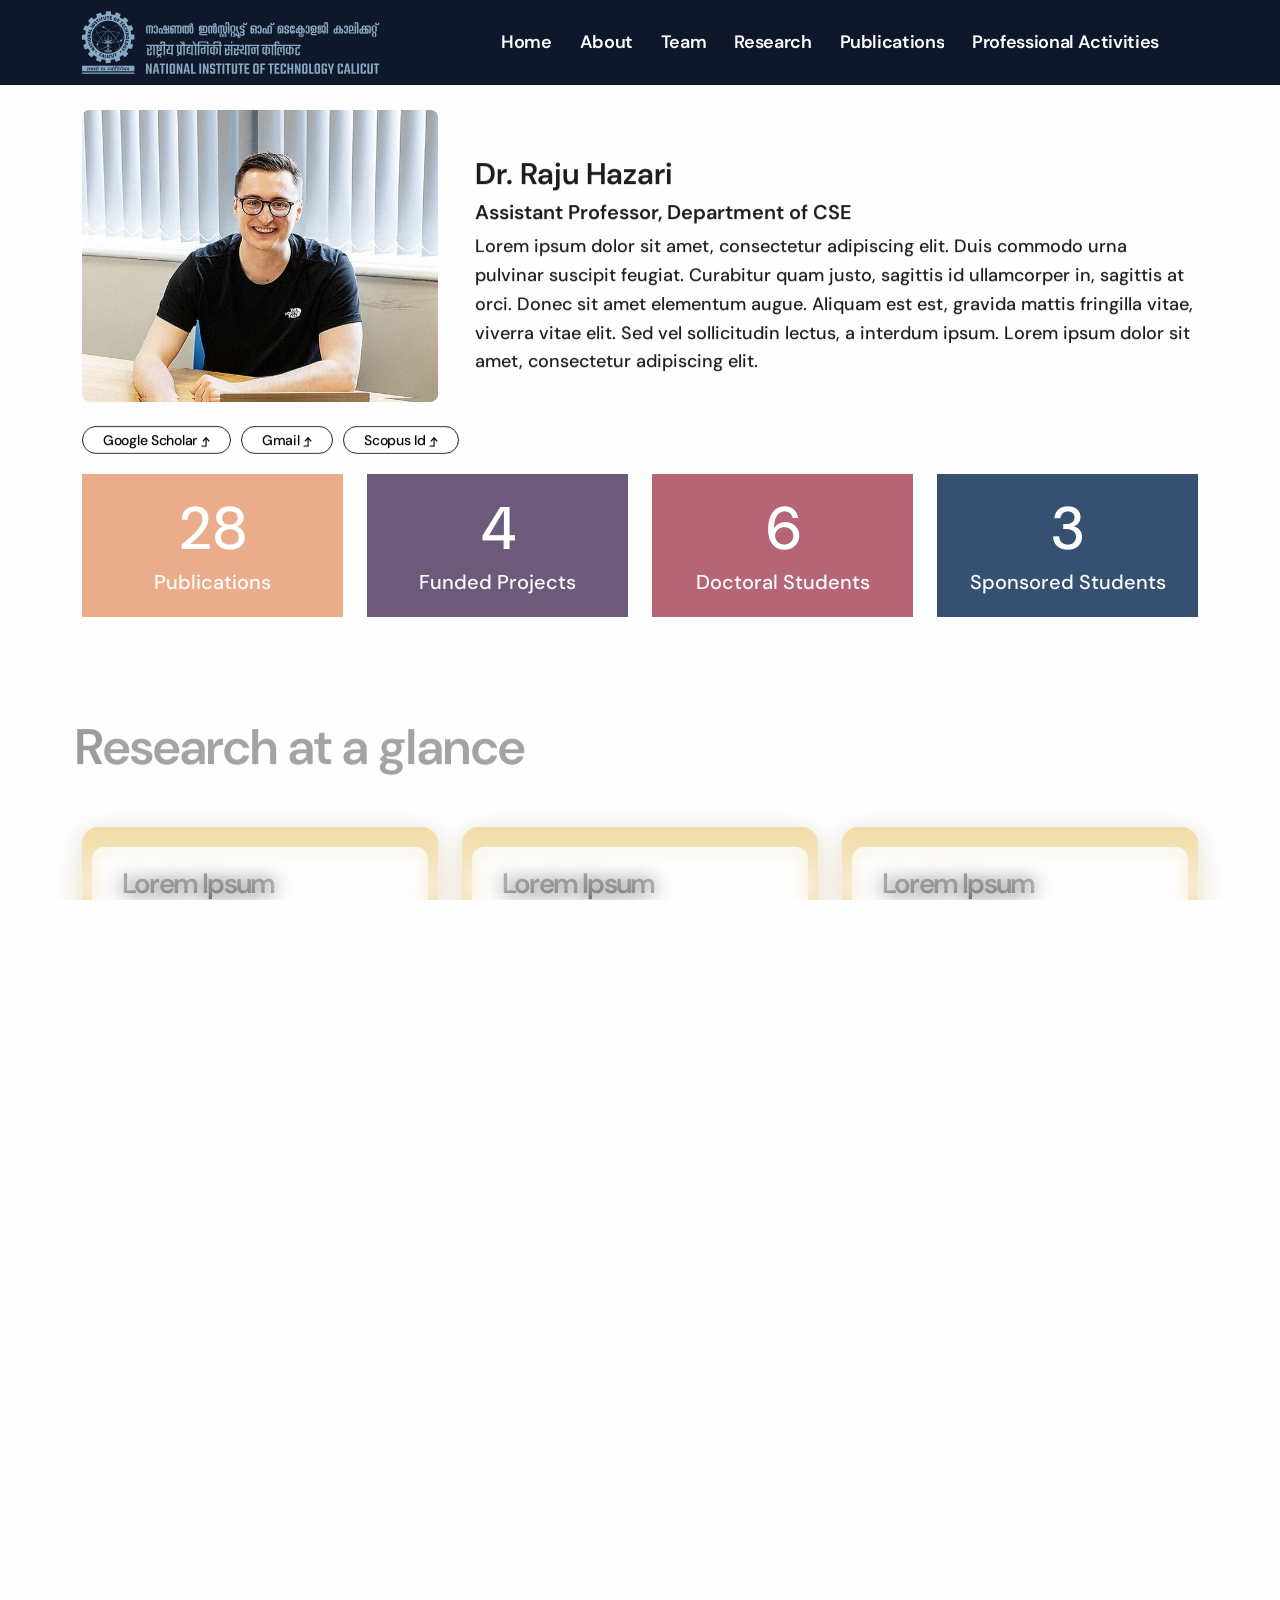
==== index.html @ 47cc39fa "add files via upload" ====
<!doctype html>
<html lang="en" data-bs-theme="light">

<head>
    <meta charset="UTF-8">
    <meta name="viewport" content="width=device-width, initial-scale=1.0">
    <meta http-equiv="x-ua-compatible" content="ie=edge">
    <meta name="description" content="Dr. Raju Hazari,Assistant Professor, Department of CSE">
        <title>Dr Raju Hazari-NITC</title>
    <!-- Favicon icon-->
    <link rel="shortcut icon" type="image/x-icon" href="img/favicon.png">

    <!-- Libs CSS -->
    <link rel="stylesheet" href="assets/css/vendors/carouselTicker.css">
    <link rel="stylesheet" href="assets/css/vendors/bootstrap.min.css">
    <link rel="stylesheet" href="assets/css/vendors/swiper-bundle.min.css">
    <link rel="stylesheet" href="assets/css/vendors/nice-select.css">
    <link rel="stylesheet" href="assets/css/vendors/font-awesome-pro.css">
    <link rel="stylesheet" href="assets/css/vendors/magnific-popup.css">
    <link rel="stylesheet" href="assets/css/vendors/odometer.css">
    <link rel="stylesheet" href="assets/css/vendors/spacing.css">

    <!-- Main CSS -->
    <link rel="stylesheet" href="assets/css/main.css">
</head>

<body class="">
    
    <header>

        <!-- header 2 area start -->
        <div class="at-header-area at-header-spacing header-transparent">
            <div class="container">
                <div class="row align-items-center">
                    <div class="col-xl-4 col-6">
                        <div class="at-header-logo">
                            <a href="index.html">
                                <img class="headimg" src="img/logo-white-01.svg" alt="NITC">
                                
                            </a>
                        </div>
                    </div>
                    <div class="col-xl-8 mx-auto d-none d-xl-flex justify-content-center">
                        <div class="at-main-menu d-inline-flex justify-content-center">
                            <nav class="at-mobile-menu-active">
                                <ul>
                                     <li>
                                        <a href="#">Home</a>
                                    
                                    </li>
                                    <li>
                                        <a href="about.html">About</a>
                                    
                                    </li>
                                     <li>
                                        <a href="#">Team</a>
                                        
                                    </li>
                                    <li>
                                        <a href="#">Research</a>
                                        
                                    </li>
                                     <li>
                                        <a href="#">Publications</a>
                                
                                    </li>
                                    
                                     <li>
                                        <a href="#">Professional Activities</a>
                                        
                                    </li>
                                    
                                </ul>
                            </nav>
                        </div>
                    </div>

                </div>
            </div>
        </div>
        <!-- header area end -->

        <!-- sticky-menu-area -->
        <button id="header-sticky" class="hamburger-open-btn hamburger-sticky-menu">
            <span>MENU</span>
            <span class="icon">

                <svg xmlns="http://www.w3.org/2000/svg" width="24" height="24" viewBox="0 0 24 24" fill="none">
                    <path d="M4 5C4 4.73478 4.10536 4.48043 4.29289 4.29289C4.48043 4.10536 4.73478 4 5 4H9C9.26522 4 9.51957 4.10536 9.70711 4.29289C9.89464 4.48043 10 4.73478 10 5V9C10 9.26522 9.89464 9.51957 9.70711 9.70711C9.51957 9.89464 9.26522 10 9 10H5C4.73478 10 4.48043 9.89464 4.29289 9.70711C4.10536 9.51957 4 9.26522 4 9V5ZM14 5C14 4.73478 14.1054 4.48043 14.2929 4.29289C14.4804 4.10536 14.7348 4 15 4H19C19.2652 4 19.5196 4.10536 19.7071 4.29289C19.8946 4.48043 20 4.73478 20 5V9C20 9.26522 19.8946 9.51957 19.7071 9.70711C19.5196 9.89464 19.2652 10 19 10H15C14.7348 10 14.4804 9.89464 14.2929 9.70711C14.1054 9.51957 14 9.26522 14 9V5ZM4 15C4 14.7348 4.10536 14.4804 4.29289 14.2929C4.48043 14.1054 4.73478 14 5 14H9C9.26522 14 9.51957 14.1054 9.70711 14.2929C9.89464 14.4804 10 14.7348 10 15V19C10 19.2652 9.89464 19.5196 9.70711 19.7071C9.51957 19.8946 9.26522 20 9 20H5C4.73478 20 4.48043 19.8946 4.29289 19.7071C4.10536 19.5196 4 19.2652 4 19V15ZM14 15C14 14.7348 14.1054 14.4804 14.2929 14.2929C14.4804 14.1054 14.7348 14 15 14H19C19.2652 14 19.5196 14.1054 19.7071 14.2929C19.8946 14.4804 20 14.7348 20 15V19C20 19.2652 19.8946 19.5196 19.7071 19.7071C19.5196 19.8946 19.2652 20 19 20H15C14.7348 20 14.4804 19.8946 14.2929 19.7071C14.1054 19.5196 14 19.2652 14 19V15Z" stroke="currentColor" stroke-width="2" stroke-linecap="round" stroke-linejoin="round" />
                </svg>
            </span>
        </button>
        <!-- sticky-menu-end -->

    </header>
    <!-- at-offcanvus-area-start -->

  
    <!-- offcanvas 2 start -->
    <div class="at-offcanvas-2-area">
        <div class="offcanvas-bg"></div>
        <div class="at-offcanvas-2-wrapper offcanvas-menu">
            <div class="at-offcanvas-2-left">
                <div class="at-header-logo d-flex justify-content-between align-items-center mb-50">
                    <a href="index.html">
                        <img class="dark-mode-invert" data-width="30" src="img/nitc_logo.svg" alt="Orisa">
                        
                    </a>
                    <span class="hamburger-close-btn">
                        <svg width="37" height="38" viewBox="0 0 37 38" fill="none" xmlns="http://www.w3.org/2000/svg">
                            <path d="M9.19141 9.80762L27.5762 28.1924" stroke="currentColor" stroke-width="1.5" stroke-linecap="round" stroke-linejoin="round" />
                            <path d="M9.19141 28.1924L27.5762 9.80761" stroke="currentColor" stroke-width="1.5" stroke-linecap="round" stroke-linejoin="round" />
                        </svg>
                    </span>
                </div>
                <div class="at-offcanvas-menu counter-row">
                    <nav></nav>
                </div>



                <!--<div class="at-offcanvas-social">
                    <ul class="at-offcanvas-social__grid">
                        <li>
                            <a href="#" class="at-offcanvas-social__link" aria-label="Twitter">
                                <svg xmlns="http://www.w3.org/2000/svg" width="18" height="18" viewBox="0 0 16 15" fill="none" aria-hidden="true">
                                    <path fill-rule="evenodd" clip-rule="evenodd" d="M0 0H5.25L8.98421 5.21053L13.5 0H15.5L9.8895 6.47368L16 15H10.75L7.01579 9.7895L2.5 15H0.5L6.11053 8.52632L0 0ZM11.5204 13.5L2.92043 1.5H4.47957L13.0796 13.5H11.5204Z" fill="currentColor" />
                                </svg>
                                <span>Twitter</span>
                            </a>
                        </li>
                        <li>
                            <a href="#" class="at-offcanvas-social__link" aria-label="Facebook">
                                <svg xmlns="http://www.w3.org/2000/svg" width="18" height="18" viewBox="0 0 18 18" fill="none" aria-hidden="true">
                                    <path d="M12.4024 18V11.0344H14.7347L15.0838 8.3265H12.4024V6.59765C12.4024 5.81364 12.62 5.27934 13.7443 5.27934L15.1783 5.27867V2.85676C14.9302 2.82382 14.0791 2.75006 13.0888 2.75006C11.0213 2.75006 9.606 4.01198 9.606 6.32952V8.3265H7.2677V11.0344H9.606V18H1C0.44772 18 0 17.5523 0 17V1C0 0.44772 0.44772 0 1 0H17C17.5523 0 18 0.44772 18 1V17C18 17.5523 17.5523 18 17 18H12.4024Z" fill="currentColor" />
                                </svg>
                                <span>Facebook</span>
                            </a>
                        </li>
                        <li>
                            <a href="#" class="at-offcanvas-social__link" aria-label="LinkedIn">
                                <svg xmlns="http://www.w3.org/2000/svg" width="18" height="18" viewBox="0 0 18 18" fill="none" aria-hidden="true">
                                    <path d="M15.3352 15.339H12.6697V11.1622C12.6697 10.1662 12.6495 8.8845 11.2807 8.8845C9.89102 8.8845 9.67872 9.9683 9.67872 11.0887V15.339H7.01322V6.75H9.57372V7.9207H9.60822C9.96602 7.2457 10.836 6.53325 12.1357 6.53325C14.8365 6.53325 15.336 8.3108 15.336 10.6245L15.3352 15.339ZM4.00275 5.57475C3.14475 5.57475 2.4555 4.88025 2.4555 4.026C2.4555 3.1725 3.1455 2.47875 4.00275 2.47875C4.85775 2.47875 5.55075 3.1725 5.55075 4.026C5.55075 4.88025 4.857 5.57475 4.00275 5.57475ZM5.33925 15.339H2.66625V6.75H5.33925V15.339ZM16.6687 0H1.32825C0.594 0 0 0.5805 0 1.29675V16.7033C0 17.4202 0.594 18 1.32825 18H16.6665C17.4 18 18 17.4202 18 16.7033V1.29675C18 0.5805 17.4 0 16.6665 0H16.6687Z" fill="currentColor" />
                                </svg>
                                <span>Linkedin</span>
                            </a>
                        </li>
                        <li>
                            <a href="#" class="at-offcanvas-social__link" aria-label="Instagram">
                                <svg xmlns="http://www.w3.org/2000/svg" width="18" height="18" viewBox="0 0 18 18" fill="none" aria-hidden="true">
                                    <path d="M9.92475 0C10.9376 0.00167406 11.4509 0.00703828 11.8945 0.0202418L12.0692 0.025948C12.2709 0.0331213 12.47 0.0421215 12.7101 0.0533719C13.6678 0.0976265 14.3211 0.249129 14.8949 0.471887C15.4881 0.700648 15.9892 1.00966 16.4894 1.50993C16.9889 2.0102 17.298 2.51271 17.5275 3.10448C17.7494 3.67751 17.901 4.33153 17.946 5.28931C17.9567 5.52933 17.9653 5.72841 17.9725 5.93024L17.9781 6.10492C17.9913 6.5484 17.9973 7.06177 17.9992 8.07471L17.9999 8.74577C18 8.82777 18 8.91237 18 8.99967L17.9999 9.25357L17.9994 9.92472C17.9977 10.9376 17.9923 11.451 17.9791 11.8944L17.9734 12.0691C17.9662 12.271 17.9572 12.4701 17.946 12.7101C17.9017 13.6679 17.7494 14.3211 17.5275 14.8949C17.2987 15.4882 16.9889 15.9892 16.4894 16.4895C15.9892 16.989 15.4859 17.298 14.8949 17.5275C14.3211 17.7495 13.6678 17.901 12.7101 17.946C12.47 17.9567 12.2709 17.9654 12.0692 17.9725L11.8945 17.9781C11.4509 17.9914 10.9376 17.9973 9.92475 17.9993L9.25359 18C9.1716 18 9.087 18 8.99969 18H8.7458L8.07464 17.9994C7.06175 17.9977 6.54839 17.9924 6.1049 17.9791L5.93022 17.9734C5.72839 17.9662 5.5293 17.9572 5.2893 17.946C4.33151 17.9018 3.67899 17.7495 3.10448 17.5275C2.51195 17.2988 2.01018 16.989 1.50992 16.4895C1.00965 15.9892 0.701394 15.4859 0.471886 14.8949C0.249129 14.3211 0.0983735 13.6679 0.053372 12.7101C0.0426796 12.4701 0.0339582 12.271 0.026893 12.0691L0.0212318 11.8944C0.00806435 11.451 0.00206123 10.9376 0.000117163 9.92472L0 8.07471C0.00167406 7.06177 0.00702925 6.5484 0.0202327 6.10492L0.0259479 5.93024C0.0331212 5.72841 0.0421216 5.52933 0.053372 5.28931C0.0976175 4.33078 0.249129 3.67825 0.471886 3.10448C0.700638 2.51196 1.00965 2.0102 1.50992 1.50993C2.01018 1.00966 2.51271 0.701396 3.10448 0.471887C3.67825 0.249129 4.33077 0.0983735 5.2893 0.0533719C5.5293 0.0426885 5.72839 0.0339673 5.93022 0.026902L6.1049 0.0212407C6.54839 0.00806417 7.06175 0.00206102 8.07464 0.000116949L9.92475 0ZM8.99969 4.49953C6.51298 4.49953 4.49952 6.51518 4.49952 8.99967C4.49952 11.4864 6.51517 13.4998 8.99969 13.4998C11.4864 13.4998 13.4998 11.4842 13.4998 8.99967C13.4998 6.513 11.4841 4.49953 8.99969 4.49953ZM8.99969 6.2996C10.491 6.2996 11.6998 7.50805 11.6998 8.99967C11.6998 10.4909 10.4913 11.6998 8.99969 11.6998C7.50843 11.6998 6.29958 10.4914 6.29958 8.99967C6.29958 7.50841 7.50798 6.2996 8.99969 6.2996ZM13.7249 3.14949C13.1045 3.14949 12.5998 3.65342 12.5998 4.27376C12.5998 4.89411 13.1037 5.39882 13.7249 5.39882C14.3452 5.39882 14.8499 4.89489 14.8499 4.27376C14.8499 3.65342 14.3443 3.14871 13.7249 3.14949Z" fill="currentColor" />
                                </svg>
                                <span>Instagram</span>
                            </a>
                        </li>
                        <li>
                            <a href="#" class="at-offcanvas-social__link" aria-label="Youtube">
                                <svg xmlns="http://www.w3.org/2000/svg" width="18" height="13" viewBox="0 0 18 13" fill="none" aria-hidden="true">
                                    <path fill-rule="evenodd" clip-rule="evenodd" d="M16.0322 0.388283C16.8071 0.602295 17.4162 1.23059 17.6237 2.03009C17.9985 3.47775 18 6.49997 18 6.49997C18 6.49997 18 9.52214 17.6237 10.9698C17.4162 11.7694 16.8071 12.3977 16.0322 12.6116C14.6291 13 8.99997 13 8.99997 13C8.99997 13 3.37092 13 1.96772 12.6116C1.1928 12.3977 0.583804 11.7694 0.376354 10.9698C-3.83173e-08 9.52214 0 6.49997 0 6.49997C0 6.49997 -3.83173e-08 3.47775 0.376354 2.03009C0.583804 1.23059 1.1928 0.602295 1.96772 0.388283C3.37092 1.18595e-07 8.99997 0 8.99997 0C8.99997 0 14.6291 1.18595e-07 16.0322 0.388283ZM11.8751 6.50027L7.19879 9.2855V3.71499L11.8751 6.50027Z" fill="currentColor" />
                                </svg>
                                <span>Youtube</span>
                            </a>
                        </li>
                    </ul>
                </div>-->

                <span class="hamburger-close-btn hamburger-mobile-close-btn d-md-none">CLOSE</span>
            </div>
        </div>
    </div>
    <!-- offcanvas 2 end -->
    <div class="px-blur-bottom"></div>
    <!-- Begin magic cursor -->
    <div id="magic-cursor" class="cursor-black-bg">
        <div id="ball"></div>
    </div>
    <!-- End magic cursor -->
    <div id="smooth-wrapper">
        <div id="smooth-content" class="z-index-3">


<!--Main Start-->

            <main class="bg-neutral-0">
                <!-- prettier-ignore -->
                <!--Home 2 Section 1-->
                <div class="sec-1-home-2 pt-80 container-2200">
                    <div class="overflow-hidden p-relative pt-30 mx-lg-3 mx-2">
                       <div class="container p-relative z-1">
                            <div class="row g-4 align-items-end">
                                <div class="col-md-4">
                                    <div class="ripple-image ripples rounded-3 overflow-hidden">
                                        <img class="img-cover pic" src="img/Rory.jpg" alt="orisa">
                                    </div>
                                </div>
                               <div class="col-md-8">
                                    <div class="alt-hero-service at-hero-service mt-40">
                                        <ul>
                                            
                                            <li>
                                                <h4>Dr. Raju Hazari</h4>
                                            </li><li>
                                                <h6>Assistant Professor, Department of CSE</h6>
                                            </li><li>
                                                <span class="fz-font-md fw-500 common-black">
                                                  Lorem ipsum dolor sit amet, consectetur adipiscing elit. 
                                                  Duis commodo urna pulvinar suscipit feugiat. Curabitur quam justo, sagittis id ullamcorper in, sagittis at orci. 
                                                  Donec sit amet elementum augue. Aliquam est est, gravida mattis fringilla vitae, viverra vitae elit. 
                                                  Sed vel sollicitudin lectus, a interdum ipsum. Lorem ipsum dolor sit amet, consectetur adipiscing elit.  
                                                </span>
                                            </li>
                                        </ul>
                                    </div>
                                </div>
                                <div class="col-xxl-7 col-12 offset-xxl-1">
                                   
                                    <div class="d-flex flex-wrap align-items-center justify-content-between gap-2">
                                        <div class="at-hero-social style-2">
                                            <a href="#">
                                                Google Scholar
                                                <svg xmlns="http://www.w3.org/2000/svg" width="9" height="10" viewBox="0 0 9 10" fill="none">
                                                    <path d="M5.62494 9.99994L0.562517 10L0.5625 8.75003L4.49994 8.74996L4.5 2.39273L2.27828 4.86124L1.48278 3.97739L5.0625 0L8.64225 3.97739L7.84676 4.86124L5.625 2.3927L5.62494 9.99994Z" fill="currentColor"></path>
                                                </svg>
                                            </a>
                                            <a href="#">
                                                Gmail
                                                <svg xmlns="http://www.w3.org/2000/svg" width="9" height="10" viewBox="0 0 9 10" fill="none">
                                                    <path d="M5.62494 9.99994L0.562517 10L0.5625 8.75003L4.49994 8.74996L4.5 2.39273L2.27828 4.86124L1.48278 3.97739L5.0625 0L8.64225 3.97739L7.84676 4.86124L5.625 2.3927L5.62494 9.99994Z" fill="currentColor"></path>
                                                </svg>
                                            </a>
                                            <a href="#">
                                                Scopus Id
                                                <svg xmlns="http://www.w3.org/2000/svg" width="9" height="10" viewBox="0 0 9 10" fill="none">
                                                    <path d="M5.62494 9.99994L0.562517 10L0.5625 8.75003L4.49994 8.74996L4.5 2.39273L2.27828 4.86124L1.48278 3.97739L5.0625 0L8.64225 3.97739L7.84676 4.86124L5.625 2.3927L5.62494 9.99994Z" fill="currentColor"></path>
                                                </svg>
                                            </a>
                                            
                                        </div>
                                       
                                    </div>
                                </div>
                             
                            </div>
                        </div>
                    </div>
                </div>
               


                 <!--Home 2 Section 9-->
                <div class="home-2-section-9 at-item-anime-area">
                    <div class="container pt-20 pb-40">
                        <div class="row justify-content-center">
                            <div class="col-md-3 text-center">
                                 <div class="bg1">
                                <h2 class="h1 fz-ds-1 fw-500 mb-0 text-nowrap"><span class="odometer" data-count="28"></span></h2>
                                <h3 class="h6 fw-500 text-white">Publications</h3>
                                </div>
                            </div>
                            <div class="col-md-3 text-center">
                                 <div class="bg2">
                                <h2 class="h1 fz-ds-1 fw-500 mb-0 text-nowrap"><span class="odometer" data-count="4"></span></h2>
                                <h3 class="h6 fw-500 text-white">Funded Projects</h3>
                                </div>
                            </div>
                           <div class="col-md-3 text-center">
                            <div class="bg3">
                                <h2 class="h1 fz-ds-1 fw-500 mb-0 text-nowrap"><span class="odometer" data-count="6"></span></h2>
                                <h3 class="h6 fw-500 text-white">Doctoral Students</h3>
                            </div>
                            </div>
                            <div class="col-md-3 text-center">
                                <div class="bg4">
                                <h2 class="h1 fz-ds-1 fw-500 mb-0 text-nowrap"><span class="odometer" data-count="3"></span></h2>
                                <h3 class="h6 fw-500 text-white">Sponsored Students</h3>
                                </div>
                            </div>
                        </div>
                    </div>
                </div>
              


 <div class="container-2200">
                    <div class="sec-4-home-5 pt-100 pb-100 rounded-5 mx-lg-3 mx-2 fix p-relative bg-neutral-0">
                        <div class="container">
                            <div class="row g-4 align-items-end">
                                <div class="col-lg-7">
                                
                                    <h2 class="reveal-text mb-0">Research at a glance</h2>
                                </div>
                                <!--<div class="col-lg-3 ms-auto d-flex justify-content-lg-end">
                                    <div class="at-btn-group at_fade_anim" data-delay=".4" data-fade-from="bottom" data-ease="bounce">
                                        <a class="at-btn-circle" href="portfolio-5.html">
                                            <svg xmlns="http://www.w3.org/2000/svg" width="16" height="15" viewBox="0 0 16 15" fill="none">
                                                <path d="M0.0001297 8.99993L0 3.00407e-05L2 0L2.0001 6.99993L12.1719 7.00003L8.22224 3.05027L9.63644 1.63606L16.0003 8.00003L9.63644 14.364L8.22224 12.9497L12.1719 9.00003L0.0001297 8.99993Z" fill="currentColor" />
                                            </svg>
                                        </a>
                                        <a class="at-btn z-index-1" href="portfolio-5.html">Explore more</a>
                                        <a class="at-btn-circle" href="portfolio-5.html">
                                            <svg xmlns="http://www.w3.org/2000/svg" width="16" height="15" viewBox="0 0 16 15" fill="none">
                                                <path d="M0.0001297 8.99993L0 3.00407e-05L2 0L2.0001 6.99993L12.1719 7.00003L8.22224 3.05027L9.63644 1.63606L16.0003 8.00003L9.63644 14.364L8.22224 12.9497L12.1719 9.00003L0.0001297 8.99993Z" fill="currentColor" />
                                            </svg>
                                        </a>
                                    </div>
                                </div>-->
                            </div>
                        </div>
                        <div class="container pt-50">
                            <div class="row g-4">
                                <div class="col-md-4">
                                    <!-- Case study card 2 - Overlay style -->
                                    <div class="card_case__studies-list card_case__studies-list--row">
                                        <div class="card_case__studies-card card_case__studies-card--overlay bg-neutral-yellow">
                                            <div class="card_case__studies-footer rsrchcard mt-10 bg-neutral-0">
                                                <h4 class="h5 card_case__studies-footer-title neutral-900">
                                                    <a href="portfolio-details-1.html">
                                                        Lorem Ipsum
                                                    </a>
                                                </h4>
                                                <p>Lorem ipsum dolor sit amet, consectetur adipiscing elit. Duis commodo urna pulvinar suscipit feugiat. 
                                                    Curabitur quam justo, sagittis id ullamcorper in, sagittis at orci. Donec sit amet elementum augue. 
                                                    Aliquam est est, gravida mattis fringilla vitae, viverra vitae elit.
                                                     Sed vel sollicitudin lectus, a interdum ipsum. Proin non pellentesque odio.
                                                      Etiam vitae odio et purus feugiat rhoncus. Curabitur aliquet neque ut lectus feugiat sagittis at vel ligula.
                                                     Curabitur pulvinar mi ut dui tincidunt, vel luctus neque aliquam. </p>
                                                <!--<a href="portfolio-details-1.html" class="card_case__studies-link neutral-900">
                                                    <span class="neutral-900"> VIEW ARCHITECTURE</span>
                                                    <svg width="12" height="12" viewBox="0 0 12 12" fill="none" xmlns="http://www.w3.org/2000/svg" aria-hidden="true">
                                                        <path d="M6 1v10M1 6h10" stroke="currentColor" stroke-width="1.5" stroke-linecap="round" />
                                                    </svg>
                                                </a>-->
                                            </div>
                                        </div>
                                    </div>
                                </div>

                                 
                                <div class="col-md-4">
                                    <!-- Case study card 2 - Overlay style -->
                                    <div class="card_case__studies-list card_case__studies-list--row">
                                        <div class="card_case__studies-card card_case__studies-card--overlay bg-neutral-yellow">
                                            <div class="card_case__studies-footer rsrchcard mt-10 bg-neutral-0">
                                                <h4 class="h5 card_case__studies-footer-title neutral-900">
                                                    <a href="portfolio-details-1.html">
                                                        Lorem Ipsum
                                                    </a>
                                                </h4>
                                                <p>Lorem ipsum dolor sit amet, consectetur adipiscing elit. Duis commodo urna pulvinar suscipit feugiat. 
                                                    Curabitur quam justo, sagittis id ullamcorper in, sagittis at orci. Donec sit amet elementum augue. 
                                                    Aliquam est est, gravida mattis fringilla vitae, viverra vitae elit.
                                                     Sed vel sollicitudin lectus, a interdum ipsum. Proin non pellentesque odio.
                                                      Etiam vitae odio et purus feugiat rhoncus. Curabitur aliquet neque ut lectus feugiat sagittis at vel ligula.
                                                     Curabitur pulvinar mi ut dui tincidunt, vel luctus neque aliquam. </p>
                                            </div>
                                        </div>
                                    </div>
                                </div>

                                  <div class="col-md-4">
                                    <!-- Case study card 2 - Overlay style -->
                                    <div class="card_case__studies-list card_case__studies-list--row">
                                        <div class="card_case__studies-card card_case__studies-card--overlay bg-neutral-yellow">
                                            <div class="card_case__studies-footer rsrchcard mt-10 bg-neutral-0">
                                                <h4 class="h5 card_case__studies-footer-title neutral-900">
                                                    <a href="portfolio-details-1.html">
                                                        Lorem Ipsum
                                                    </a>
                                                </h4>
                                                <p>Lorem ipsum dolor sit amet, consectetur adipiscing elit. Duis commodo urna pulvinar suscipit feugiat. 
                                                    Curabitur quam justo, sagittis id ullamcorper in, sagittis at orci. Donec sit amet elementum augue. 
                                                    Aliquam est est, gravida mattis fringilla vitae, viverra vitae elit.
                                                     Sed vel sollicitudin lectus, a interdum ipsum. Proin non pellentesque odio.
                                                      Etiam vitae odio et purus feugiat rhoncus. Curabitur aliquet neque ut lectus feugiat sagittis at vel ligula.
                                                     Curabitur pulvinar mi ut dui tincidunt, vel luctus neque aliquam. </p>
                                            </div>
                                        </div>
                                    </div>
                                </div>

                                
                            
                            </div>
                        </div>
                    </div>
                </div>








<section class="sec-6-portfolio-details-5 overflow-hidden pt-100 pb-100">
                    <div class="container">
                        <div class="row mb-60">
                            <div class="col-lg-9">
                                <span class="sec-6-portfolio-details-5__eyebrow  text-uppercase fw-600 d-block mb-15 at_fade_anim" data-fade-from="left" data-delay=".05" style="translate: none; rotate: none; scale: none; transform: translate(0px); opacity: 1;">Projects
                                <a class="btnprjct" href="#">View all →</a>
                                </span>
                                <h2 class="sec-6-portfolio-details-5__heading fw-500 mb-0 at_fade_anim" data-fade-from="bottom" data-delay=".15" style="translate: none; rotate: none; scale: none; transform: translate(0px); opacity: 1;">Turning Research Ideas into Real-World Impact</h2>
                            </div>
                        </div>

                        <ul class="sec-6-portfolio-details-5__list list-unstyled mb-0">
                            <li class="sec-6-portfolio-details-5__row at_fade_anim" data-fade-from="bottom" data-delay=".1" style="translate: none; rotate: none; scale: none; transform: translate(0px); opacity: 1;">
                                <a href="#" class="sec-6-portfolio-details-5__link">
                                    <span class="sec-6-portfolio-details-5__year fz-font-label text-uppercase fw-600">2026</span>
                                    <span class="sec-6-portfolio-details-5__title fw-500">Research project</span>
                                    <span class="sec-6-portfolio-details-5__arrow" aria-hidden="true">→</span>
                                </a>
                            </li>
                            <li class="sec-6-portfolio-details-5__row at_fade_anim" data-fade-from="bottom" data-delay=".15" style="translate: none; rotate: none; scale: none; transform: translate(0px); opacity: 1;">
                                 <a href="#" class="sec-6-portfolio-details-5__link">
                                    <span class="sec-6-portfolio-details-5__year fz-font-label text-uppercase fw-600">2025</span>
                                    <span class="sec-6-portfolio-details-5__title fw-500">Research project</span>
                                    <span class="sec-6-portfolio-details-5__arrow" aria-hidden="true">→</span>
                                </a>
                            </li>
                            <li class="sec-6-portfolio-details-5__row at_fade_anim" data-fade-from="bottom" data-delay=".2" style="translate: none; rotate: none; scale: none; transform: translate(0px); opacity: 1;">
                                 <a href="#" class="sec-6-portfolio-details-5__link">
                                    <span class="sec-6-portfolio-details-5__year fz-font-label text-uppercase fw-600">2024</span>
                                    <span class="sec-6-portfolio-details-5__title fw-500">Research project</span>
                                    <span class="sec-6-portfolio-details-5__arrow" aria-hidden="true">→</span>
                                </a>
                            </li>
                            <li class="sec-6-portfolio-details-5__row at_fade_anim" data-fade-from="bottom" data-delay=".25" style="translate: none; rotate: none; scale: none; transform: translate(0px); opacity: 1;">
                                 <a href="#" class="sec-6-portfolio-details-5__link">
                                    <span class="sec-6-portfolio-details-5__year fz-font-label text-uppercase fw-600">2023</span>
                                    <span class="sec-6-portfolio-details-5__title fw-500">Research project</span>
                                    <span class="sec-6-portfolio-details-5__arrow" aria-hidden="true">→</span>
                                </a>
                            </li>
                        </ul>
                    </div>
                </section>



                    <!--<div class="sec-1-home-12__strippt-40">
                        <div class="swiper sec-1-home-12-slider">
                            <div class="swiper-wrapper">
                                <a class="swiper-slide sec-1-home-12__tile sec-1-home-12__tile--brand-1" href="portfolio-1.html" aria-label="View portfolio item 1">
                                    <img class="sec-1-home-12__tile-img" src="img/nit.jpeg" alt="orisa" loading="lazy" decoding="async">
                                </a>
                                <a class="swiper-slide sec-1-home-12__tile sec-1-home-12__tile--neutral-100" href="portfolio-1.html" aria-label="View portfolio item 2">
                                    <img class="sec-1-home-12__tile-img" src="img/images.jpeg" alt="orisa" loading="lazy" decoding="async">
                                </a>
                                <a class="swiper-slide sec-1-home-12__tile sec-1-home-12__tile--neutral-800" href="portfolio-1.html" aria-label="View portfolio item 3">
                                    <img class="sec-1-home-12__tile-img" src="assets/imgs/pages/home-12/sec-1-tile-3.webp" alt="orisa" loading="lazy" decoding="async">
                                </a>
                                <a class="swiper-slide sec-1-home-12__tile sec-1-home-12__tile--brand-2" href="portfolio-1.html" aria-label="View portfolio item 4">
                                    <img class="sec-1-home-12__tile-img" src="assets/imgs/pages/home-12/sec-1-tile-4.webp" alt="orisa" loading="lazy" decoding="async">
                                </a>
                                <a class="swiper-slide sec-1-home-12__tile sec-1-home-12__tile--neutral-300" href="portfolio-1.html" aria-label="View portfolio item 5">
                                    <img class="sec-1-home-12__tile-img" src="assets/imgs/pages/home-12/sec-1-tile-5.webp" alt="orisa" loading="lazy" decoding="async">
                                </a>
                                <a class="swiper-slide sec-1-home-12__tile sec-1-home-12__tile--brand-1" href="portfolio-1.html" aria-label="View portfolio item 6">
                                    <img class="sec-1-home-12__tile-img" src="assets/imgs/pages/home-12/sec-1-tile-6.webp" alt="orisa" loading="lazy" decoding="async">
                                </a>
                                <a class="swiper-slide sec-1-home-12__tile sec-1-home-12__tile--brand-1" href="portfolio-1.html" aria-label="View portfolio item 1">
                                    <img class="sec-1-home-12__tile-img" src="assets/imgs/pages/home-12/sec-1-tile-1.webp" alt="orisa" loading="lazy" decoding="async">
                                </a>
                                <a class="swiper-slide sec-1-home-12__tile sec-1-home-12__tile--neutral-100" href="portfolio-1.html" aria-label="View portfolio item 2">
                                    <img class="sec-1-home-12__tile-img" src="assets/imgs/pages/home-12/sec-1-tile-2.webp" alt="orisa" loading="lazy" decoding="async">
                                </a>
                                <a class="swiper-slide sec-1-home-12__tile sec-1-home-12__tile--neutral-800" href="portfolio-1.html" aria-label="View portfolio item 3">
                                    <img class="sec-1-home-12__tile-img" src="assets/imgs/pages/home-12/sec-1-tile-3.webp" alt="orisa" loading="lazy" decoding="async">
                                </a>
                                <a class="swiper-slide sec-1-home-12__tile sec-1-home-12__tile--brand-2" href="portfolio-1.html" aria-label="View portfolio item 4">
                                    <img class="sec-1-home-12__tile-img" src="assets/imgs/pages/home-12/sec-1-tile-4.webp" alt="orisa" loading="lazy" decoding="async">
                                </a>
                                <a class="swiper-slide sec-1-home-12__tile sec-1-home-12__tile--neutral-300" href="portfolio-1.html" aria-label="View portfolio item 5">
                                    <img class="sec-1-home-12__tile-img" src="assets/imgs/pages/home-12/sec-1-tile-5.webp" alt="orisa" loading="lazy" decoding="async">
                                </a>
                                <a class="swiper-slide sec-1-home-12__tile sec-1-home-12__tile--brand-1" href="portfolio-1.html" aria-label="View portfolio item 6">
                                    <img class="sec-1-home-12__tile-img" src="assets/imgs/pages/home-12/sec-1-tile-6.webp" alt="orisa" loading="lazy" decoding="async">
                                </a><a class="swiper-slide sec-1-home-12__tile sec-1-home-12__tile--brand-1" href="portfolio-1.html" aria-label="View portfolio item 1">
                                    <img class="sec-1-home-12__tile-img" src="assets/imgs/pages/home-12/sec-1-tile-1.webp" alt="orisa" loading="lazy" decoding="async">
                                </a>
                                <a class="swiper-slide sec-1-home-12__tile sec-1-home-12__tile--neutral-100" href="portfolio-1.html" aria-label="View portfolio item 2">
                                    <img class="sec-1-home-12__tile-img" src="assets/imgs/pages/home-12/sec-1-tile-2.webp" alt="orisa" loading="lazy" decoding="async">
                                </a>
                                <a class="swiper-slide sec-1-home-12__tile sec-1-home-12__tile--neutral-800" href="portfolio-1.html" aria-label="View portfolio item 3">
                                    <img class="sec-1-home-12__tile-img" src="assets/imgs/pages/home-12/sec-1-tile-3.webp" alt="orisa" loading="lazy" decoding="async">
                                </a>
                                <a class="swiper-slide sec-1-home-12__tile sec-1-home-12__tile--brand-2" href="portfolio-1.html" aria-label="View portfolio item 4">
                                    <img class="sec-1-home-12__tile-img" src="assets/imgs/pages/home-12/sec-1-tile-4.webp" alt="orisa" loading="lazy" decoding="async">
                                </a>
                                <a class="swiper-slide sec-1-home-12__tile sec-1-home-12__tile--neutral-300" href="portfolio-1.html" aria-label="View portfolio item 5">
                                    <img class="sec-1-home-12__tile-img" src="assets/imgs/pages/home-12/sec-1-tile-5.webp" alt="orisa" loading="lazy" decoding="async">
                                </a>
                                <a class="swiper-slide sec-1-home-12__tile sec-1-home-12__tile--brand-1" href="portfolio-1.html" aria-label="View portfolio item 6">
                                    <img class="sec-1-home-12__tile-img" src="assets/imgs/pages/home-12/sec-1-tile-6.webp" alt="orisa" loading="lazy" decoding="async">
                                </a>
                            </div>
                        </div>
                    </div>-->
              
            </main>

            <!-- Footer placeholder to maintain scroll height -->
            <div class="footer-placeholder"></div>
        </div>
        <!-- prettier-ignore -->
        <!-- Footer 2 -->
        <footer class="footer-fixed-bottom bg-neutral-950 changeless">
            <div class="at-footer-area mp-footer-style mp-footer-style-2 pt-120 pb-0">
                <div class="container">


                    <!-- Divider -->
               <div class="footer-2-border text-center pt-40 pb-40">
                        <!-- Bottom section: Copyright | Let's Connect + Hours | Service tags -->
                        <div class="row g-4">
                            <div class="col-md-12">
                                <span class="at-footer-copyright">© 2026 Dr. Raju Hazari. All Rights Reserved. </span>
                                
                            </div>
                            
                        </div>
                    
                    </div>
                </div>
            </div>
        </footer>
    </div>
    <!-- back to top start -->
    <div class="back-to-top-wrapper">
        <button id="back_to_top" type="button" class="back-to-top-btn">
            <svg width="12" height="7" viewBox="0 0 12 7" fill="none" xmlns="http://www.w3.org/2000/svg">
                <path d="M11 6L6 1L1 6" stroke="currentColor" stroke-width="1.5" stroke-linecap="round" stroke-linejoin="round" />
            </svg>
        </button>
    </div>
    <!-- back to top end -->
    <!-- Libs JS -->
    <script src="assets/js/vendors/color-modes.js"></script>
    <script src="assets/js/vendors/jquery-3.7.1.min.js"></script>
    <script src="assets/js/vendors/plugin.js"></script>
    <script src="assets/js/vendors/bootstrap.min.js"></script>
    <script src="assets/js/vendors/swiper-bundle.min.js"></script>
    <script src="assets/js/vendors/jquery.carouselTicker.min.js"></script>
    <script src="assets/js/vendors/jquery.magnific-popup.min.js"></script>
    <script src="assets/js/vendors/jquery.odometer.min.js"></script>
    <script src="assets/js/vendors/jquery.appear.js"></script>
    <script src="assets/js/vendors/jquery.elevatezoom.js"></script>
    <script src="assets/js/vendors/nice-select.js"></script>
    <script src="assets/js/vendors/parallax.js"></script>
    <script src="assets/js/vendors/ripple-2.js"></script>
    <script src="assets/js/vendors/imagesloaded-pkgd.js"></script>
    <script src="assets/js/vendors/isotope.pkgd.min.js"></script>
    <script src="assets/js/vendors/image-hover-effects.js"></script>
    <script src="assets/js/at-cursor.js"></script>
    <script src="assets/js/main.js"></script>
</body>

</html>
---- assets/css/vendors/nice-select.css ----
.nice-select {
	-webkit-tap-highlight-color: transparent;
	background-color: #fff;
	border-radius: 5px;
	box-sizing: border-box;
	clear: both;
	cursor: pointer;
	display: block;
	float: left;
	font-family: inherit;
	font-size: 15px;
	font-weight: 500;
	text-transform: capitalize;
	height: 42px;
	line-height: 40px;
	outline: none;
	padding-left: 18px;
	padding-right: 30px;
	position: relative;
	text-align: left !important;
	-webkit-transition: all 0.2s ease-in-out;
	transition: all 0.2s ease-in-out;
	-webkit-user-select: none;
	-moz-user-select: none;
	-ms-user-select: none;
	user-select: none;
	white-space: nowrap;
	width: auto;
}
.nice-select:hover {
	border-color: #dbdbdb;
}
.nice-select:active,
.nice-select.open,
.nice-select:focus {
	border-color: #999;
}
.nice-select.open:after {
	-webkit-transform: rotate(-135deg);
	-ms-transform: rotate(-135deg);
	transform: rotate(-135deg);
}

.nice-select.open .list {
	opacity: 1;
	pointer-events: auto;
	-webkit-transform: scale(1) translateY(0);
	-ms-transform: scale(1) translateY(0);
	transform: scale(1) translateY(0);
}

.nice-select.disabled {
	border-color: #ededed;
	color: #999;
	pointer-events: none;
}

.nice-select.disabled:after {
	border-color: #cccccc;
}

.nice-select.wide {
	width: 100%;
}

.nice-select.wide .list {
	left: 0 !important;
	right: 0 !important;
}

.nice-select.right {
	float: right;
}

.nice-select.right .list {
	left: auto;
	right: 0;
}

.nice-select.small {
	font-size: 12px;
	height: 36px;
	line-height: 34px;
}

.nice-select.small:after {
	height: 4px;
	width: 4px;
}

.nice-select.small .option {
	line-height: 34px;
	min-height: 34px;
}

.nice-select .list {
	background-color: #434966;
	border-radius: 5px;
	box-shadow: 0 0 0 1px rgba(68, 68, 68, 0.11);
	box-sizing: border-box;
	margin-top: 4px;
	opacity: 0;
	overflow: hidden;
	padding: 0;
	pointer-events: none;
	position: absolute;
	top: 100%;
	left: 0;
	-webkit-transform-origin: 50% 0;
	-ms-transform-origin: 50% 0;
	transform-origin: 50% 0;
	-webkit-transform: scale(0.75) translateY(-21px);
	-ms-transform: scale(0.75) translateY(-21px);
	transform: scale(0.75) translateY(-21px);
	-webkit-transition: all 0.2s cubic-bezier(0.5, 0, 0, 1.25), opacity 0.15s ease-out;
	transition: all 0.2s cubic-bezier(0.5, 0, 0, 1.25), opacity 0.15s ease-out;
	z-index: 9;
}


.nice-select .option {
	cursor: pointer;
	font-weight: 400;
	line-height: 40px;
	list-style: none;
	min-height: 40px;
	outline: none;
	padding-left: 18px;
	padding-right: 29px;
	text-align: left;
	-webkit-transition: all 0.2s;
	transition: all 0.2s;
}



.nice-select .option.selected {
	font-weight: bold;
}

.nice-select .option.disabled {
	background-color: transparent;
	color: #999;
	cursor: default;
}

.no-csspointerevents .nice-select .list {
	display: none;
}

.no-csspointerevents .nice-select.open .list {
	display: block;
}
---- assets/css/vendors/odometer.css ----
.odometer.odometer-auto-theme,
.odometer.odometer-theme-default {
    display: inline-block;
    vertical-align: middle;
    /* *vertical-align: auto; */
    /* *zoom: 1; */
    /* *display: inline; */
    position: relative;
}

.odometer.odometer-auto-theme .odometer-digit,
.odometer.odometer-theme-default .odometer-digit {
    display: inline-block;
    vertical-align: middle;
    /* *vertical-align: auto; */
    /* *zoom: 1; */
    /* *display: inline; */
    position: relative;
}

.odometer.odometer-auto-theme .odometer-digit .odometer-digit-spacer,
.odometer.odometer-theme-default .odometer-digit .odometer-digit-spacer {
    display: inline-block;
    vertical-align: middle;
    /* *vertical-align: auto; */
    /* *zoom: 1; */
    /* *display: inline; */
    visibility: hidden;
}

.odometer.odometer-auto-theme .odometer-digit .odometer-digit-inner,
.odometer.odometer-theme-default .odometer-digit .odometer-digit-inner {
    text-align: left;
    display: block;
    position: absolute;
    top: 0;
    left: 0;
    right: 0;
    bottom: 0;
    overflow: hidden;
}

.odometer.odometer-auto-theme .odometer-digit .odometer-ribbon,
.odometer.odometer-theme-default .odometer-digit .odometer-ribbon {
    display: block;
}

.odometer.odometer-auto-theme .odometer-digit .odometer-ribbon-inner,
.odometer.odometer-theme-default .odometer-digit .odometer-ribbon-inner {
    display: block;
    -webkit-backface-visibility: hidden;
    backface-visibility: hidden;
}

.odometer.odometer-auto-theme .odometer-digit .odometer-value,
.odometer.odometer-theme-default .odometer-digit .odometer-value {
    display: block;
    -webkit-transform: translateZ(0);
    transform: translateZ(0);
}

.odometer.odometer-auto-theme .odometer-digit .odometer-value.odometer-last-value,
.odometer.odometer-theme-default .odometer-digit .odometer-value.odometer-last-value {
    position: absolute;
}

.odometer.odometer-auto-theme.odometer-animating-up .odometer-ribbon-inner,
.odometer.odometer-theme-default.odometer-animating-up .odometer-ribbon-inner {
    -webkit-transition: -webkit-transform 0.6s;
    -moz-transition: -moz-transform 0.6s;
    -ms-transition: -ms-transform 0.6s;
    -o-transition: -o-transform 0.6s;
    transition: transform 0.6s;
}

.odometer.odometer-auto-theme.odometer-animating-up.odometer-animating .odometer-ribbon-inner,
.odometer.odometer-theme-default.odometer-animating-up.odometer-animating .odometer-ribbon-inner {
    -webkit-transform: translateY(-100%);
    -moz-transform: translateY(-100%);
    -ms-transform: translateY(-100%);
    -o-transform: translateY(-100%);
    transform: translateY(-100%);
}

.odometer.odometer-auto-theme.odometer-animating-down .odometer-ribbon-inner,
.odometer.odometer-theme-default.odometer-animating-down .odometer-ribbon-inner {
    -webkit-transform: translateY(-100%);
    -moz-transform: translateY(-100%);
    -ms-transform: translateY(-100%);
    -o-transform: translateY(-100%);
    transform: translateY(-100%);
}

.odometer.odometer-auto-theme.odometer-animating-down.odometer-animating .odometer-ribbon-inner,
.odometer.odometer-theme-default.odometer-animating-down.odometer-animating .odometer-ribbon-inner {
    -webkit-transition: -webkit-transform 0.6s;
    -moz-transition: -moz-transform 0.6s;
    -ms-transition: -ms-transform 0.6s;
    -o-transition: -o-transform 0.6s;
    transition: transform 0.6s;
    -webkit-transform: translateY(0);
    -moz-transform: translateY(0);
    -ms-transform: translateY(0);
    -o-transform: translateY(0);
    transform: translateY(0);
}

.odometer.odometer-auto-theme .odometer-value,
.odometer.odometer-theme-default .odometer-value {
    text-align: center;
}

.odometer-formatting-mark {
    display: none;
}
---- assets/css/vendors/spacing.css ----
.mt-5 {
    margin-top: 5px !important
}

.mt-10 {
    margin-top: 10px
}

.mt-15 {
    margin-top: 15px
}

.mt-20 {
    margin-top: 20px
}

.mt-25 {
    margin-top: 25px
}

.mt-30 {
    margin-top: 30px
}

.mt-35 {
    margin-top: 35px
}

.mt-40 {
    margin-top: 40px
}

.mt-45 {
    margin-top: 45px
}

.mt-50 {
    margin-top: 50px
}

.mt-55 {
    margin-top: 55px
}

.mt-60 {
    margin-top: 60px
}

.mt-65 {
    margin-top: 65px
}

.mt-70 {
    margin-top: 70px
}

.mt-75 {
    margin-top: 75px
}

.mt-80 {
    margin-top: 80px
}

.mt-85 {
    margin-top: 85px
}

.mt-90 {
    margin-top: 90px
}

.mt-95 {
    margin-top: 95px
}

.mt-100 {
    margin-top: 100px
}

.mt-105 {
    margin-top: 105px
}

.mt-110 {
    margin-top: 110px
}

.mt-115 {
    margin-top: 115px
}

.mt-120 {
    margin-top: 120px
}

.mt-125 {
    margin-top: 125px
}

.mt-130 {
    margin-top: 130px
}

.mt-135 {
    margin-top: 135px
}

.mt-140 {
    margin-top: 140px
}

.mt-145 {
    margin-top: 145px
}

.mt-150 {
    margin-top: 150px
}

.mt-155 {
    margin-top: 155px
}

.mt-160 {
    margin-top: 160px
}

.mt-165 {
    margin-top: 165px
}

.mt-170 {
    margin-top: 170px
}

.mt-175 {
    margin-top: 175px
}

.mt-180 {
    margin-top: 180px
}

.mt-185 {
    margin-top: 185px
}

.mt-190 {
    margin-top: 190px
}

.mt-195 {
    margin-top: 195px
}

.mt-200 {
    margin-top: 200px
}

.mb-5 {
    margin-bottom: 5px !important
}

.mb-10 {
    margin-bottom: 10px
}

.mb-15 {
    margin-bottom: 15px
}

.mb-20 {
    margin-bottom: 20px
}

.mb-25 {
    margin-bottom: 25px
}

.mb-30 {
    margin-bottom: 30px
}

.mb-35 {
    margin-bottom: 35px
}

.mb-40 {
    margin-bottom: 40px
}

.mb-45 {
    margin-bottom: 45px
}

.mb-50 {
    margin-bottom: 50px
}

.mb-55 {
    margin-bottom: 55px
}

.mb-60 {
    margin-bottom: 60px
}

.mb-65 {
    margin-bottom: 65px
}

.mb-70 {
    margin-bottom: 70px
}

.mb-75 {
    margin-bottom: 75px
}

.mb-80 {
    margin-bottom: 80px
}

.mb-85 {
    margin-bottom: 85px
}

.mb-90 {
    margin-bottom: 90px
}

.mb-95 {
    margin-bottom: 95px
}

.mb-100 {
    margin-bottom: 100px
}

.mb-105 {
    margin-bottom: 105px
}

.mb-110 {
    margin-bottom: 110px
}

.mb-115 {
    margin-bottom: 115px
}

.mb-120 {
    margin-bottom: 120px
}

.mb-125 {
    margin-bottom: 125px
}

.mb-130 {
    margin-bottom: 130px
}

.mb-135 {
    margin-bottom: 135px
}

.mb-140 {
    margin-bottom: 140px
}

.mb-145 {
    margin-bottom: 145px
}

.mb-150 {
    margin-bottom: 150px
}

.mb-155 {
    margin-bottom: 155px
}

.mb-160 {
    margin-bottom: 160px
}

.mb-165 {
    margin-bottom: 165px
}

.mb-170 {
    margin-bottom: 170px
}

.mb-175 {
    margin-bottom: 175px
}

.mb-180 {
    margin-bottom: 180px
}

.mb-185 {
    margin-bottom: 185px
}

.mb-190 {
    margin-bottom: 190px
}

.mb-195 {
    margin-bottom: 195px
}

.mb-200 {
    margin-bottom: 200px
}

.ml-5 {
    margin-left: 5px
}

.ml-10 {
    margin-left: 10px
}

.ml-15 {
    margin-left: 15px
}

.ml-20 {
    margin-left: 20px
}

.ml-25 {
    margin-left: 25px
}

.ml-30 {
    margin-left: 30px
}

.ml-35 {
    margin-left: 35px
}

.ml-40 {
    margin-left: 40px
}

.ml-45 {
    margin-left: 45px
}

.ml-50 {
    margin-left: 50px
}

.ml-55 {
    margin-left: 55px
}

.ml-60 {
    margin-left: 60px
}

.ml-65 {
    margin-left: 65px
}

.ml-70 {
    margin-left: 70px
}

.ml-75 {
    margin-left: 75px
}

.ml-80 {
    margin-left: 80px
}

.ml-85 {
    margin-left: 85px
}

.ml-90 {
    margin-left: 90px
}

.ml-95 {
    margin-left: 95px
}

.ml-100 {
    margin-left: 100px
}

.ml-105 {
    margin-left: 105px
}

.ml-110 {
    margin-left: 110px
}

.ml-115 {
    margin-left: 115px
}

.ml-120 {
    margin-left: 120px
}

.ml-125 {
    margin-left: 125px
}

.ml-130 {
    margin-left: 130px
}

.ml-135 {
    margin-left: 135px
}

.ml-140 {
    margin-left: 140px
}

.ml-145 {
    margin-left: 145px
}

.ml-150 {
    margin-left: 150px
}

.ml-155 {
    margin-left: 155px
}

.ml-160 {
    margin-left: 160px
}

.ml-165 {
    margin-left: 165px
}

.ml-170 {
    margin-left: 170px
}

.ml-175 {
    margin-left: 175px
}

.ml-180 {
    margin-left: 180px
}

.ml-185 {
    margin-left: 185px
}

.ml-190 {
    margin-left: 190px
}

.ml-195 {
    margin-left: 195px
}

.ml-200 {
    margin-left: 200px
}

.mr-5 {
    margin-right: 5px
}

.mr-10 {
    margin-right: 10px
}

.mr-15 {
    margin-right: 15px
}

.mr-20 {
    margin-right: 20px
}

.mr-25 {
    margin-right: 25px
}

.mr-30 {
    margin-right: 30px
}

.mr-35 {
    margin-right: 35px
}

.mr-40 {
    margin-right: 40px
}

.mr-45 {
    margin-right: 45px
}

.mr-50 {
    margin-right: 50px
}

.mr-55 {
    margin-right: 55px
}

.mr-60 {
    margin-right: 60px
}

.mr-65 {
    margin-right: 65px
}

.mr-70 {
    margin-right: 70px
}

.mr-75 {
    margin-right: 75px
}

.mr-80 {
    margin-right: 80px
}

.mr-85 {
    margin-right: 85px
}

.mr-90 {
    margin-right: 90px
}

.mr-95 {
    margin-right: 95px
}

.mr-100 {
    margin-right: 100px
}

.mr-105 {
    margin-right: 105px
}

.mr-110 {
    margin-right: 110px
}

.mr-115 {
    margin-right: 115px
}

.mr-120 {
    margin-right: 120px
}

.mr-125 {
    margin-right: 125px
}

.mr-130 {
    margin-right: 130px
}

.mr-135 {
    margin-right: 135px
}

.mr-140 {
    margin-right: 140px
}

.mr-145 {
    margin-right: 145px
}

.mr-150 {
    margin-right: 150px
}

.mr-155 {
    margin-right: 155px
}

.mr-160 {
    margin-right: 160px
}

.mr-165 {
    margin-right: 165px
}

.mr-170 {
    margin-right: 170px
}

.mr-175 {
    margin-right: 175px
}

.mr-180 {
    margin-right: 180px
}

.mr-185 {
    margin-right: 185px
}

.mr-190 {
    margin-right: 190px
}

.mr-195 {
    margin-right: 195px
}

.mr-200 {
    margin-right: 200px
}

.pt-5 {
    padding-top: 5px !important
}

.pt-10 {
    padding-top: 10px
}

.pt-15 {
    padding-top: 15px
}

.pt-20 {
    padding-top: 20px
}

.pt-25 {
    padding-top: 25px
}

.pt-30 {
    padding-top: 30px
}

.pt-35 {
    padding-top: 35px
}

.pt-40 {
    padding-top: 40px
}

.pt-45 {
    padding-top: 45px
}

.pt-50 {
    padding-top: 50px
}

.pt-55 {
    padding-top: 55px
}

.pt-60 {
    padding-top: 60px
}

.pt-65 {
    padding-top: 65px
}

.pt-70 {
    padding-top: 70px
}

.pt-75 {
    padding-top: 75px
}

.pt-80 {
    padding-top: 80px
}

.pt-85 {
    padding-top: 85px
}

.pt-90 {
    padding-top: 90px
}

.pt-95 {
    padding-top: 95px
}

.pt-100 {
    padding-top: 100px
}

.pt-105 {
    padding-top: 105px
}

.pt-110 {
    padding-top: 110px
}

.pt-115 {
    padding-top: 115px
}

.pt-120 {
    padding-top: 120px
}

.pt-125 {
    padding-top: 125px
}

.pt-130 {
    padding-top: 130px
}

.pt-135 {
    padding-top: 135px
}

.pt-140 {
    padding-top: 140px
}

.pt-145 {
    padding-top: 145px
}

.pt-150 {
    padding-top: 150px
}

.pt-155 {
    padding-top: 155px
}

.pt-160 {
    padding-top: 160px
}

.pt-165 {
    padding-top: 165px
}

.pt-170 {
    padding-top: 170px
}

.pt-175 {
    padding-top: 175px
}

.pt-180 {
    padding-top: 180px
}

.pt-185 {
    padding-top: 185px
}

.pt-190 {
    padding-top: 190px
}

.pt-195 {
    padding-top: 195px
}

.pt-200 {
    padding-top: 200px
}

.pt-250 {
    padding-top: 250px
}

.pb-5 {
    padding-bottom: 5px !important
}

.pb-10 {
    padding-bottom: 10px
}

.pb-15 {
    padding-bottom: 15px
}

.pb-20 {
    padding-bottom: 20px
}

.pb-25 {
    padding-bottom: 25px
}

.pb-30 {
    padding-bottom: 30px
}

.pb-35 {
    padding-bottom: 35px
}

.pb-40 {
    padding-bottom: 40px
}

.pb-45 {
    padding-bottom: 45px
}

.pb-50 {
    padding-bottom: 50px
}

.pb-55 {
    padding-bottom: 55px
}

.pb-60 {
    padding-bottom: 60px
}

.pb-65 {
    padding-bottom: 65px
}

.pb-70 {
    padding-bottom: 70px
}

.pb-75 {
    padding-bottom: 75px
}

.pb-80 {
    padding-bottom: 80px
}

.pb-85 {
    padding-bottom: 85px
}

.pb-90 {
    padding-bottom: 90px
}

.pb-95 {
    padding-bottom: 95px
}

.pb-100 {
    padding-bottom: 100px
}

.pb-105 {
    padding-bottom: 105px
}

.pb-110 {
    padding-bottom: 110px
}

.pb-115 {
    padding-bottom: 115px
}

.pb-120 {
    padding-bottom: 120px
}

.pb-125 {
    padding-bottom: 125px
}

.pb-130 {
    padding-bottom: 130px
}

.pb-135 {
    padding-bottom: 135px
}

.pb-140 {
    padding-bottom: 140px
}

.pb-145 {
    padding-bottom: 145px
}

.pb-150 {
    padding-bottom: 150px
}

.pb-155 {
    padding-bottom: 155px
}

.pb-160 {
    padding-bottom: 160px
}

.pb-165 {
    padding-bottom: 165px
}

.pb-170 {
    padding-bottom: 170px
}

.pb-175 {
    padding-bottom: 175px
}

.pb-180 {
    padding-bottom: 180px
}

.pb-185 {
    padding-bottom: 185px
}

.pb-190 {
    padding-bottom: 190px
}

.pb-195 {
    padding-bottom: 195px
}

.pb-200 {
    padding-bottom: 200px
}

.pl-5 {
    padding-left: 5px
}

.pl-10 {
    padding-left: 10px
}

.pl-15 {
    padding-left: 15px
}

.pl-20 {
    padding-left: 20px
}

.pl-25 {
    padding-left: 25px
}

.pl-30 {
    padding-left: 30px
}

.pl-35 {
    padding-left: 35px
}

.pl-40 {
    padding-left: 40px
}

.pl-45 {
    padding-left: 45px
}

.pl-50 {
    padding-left: 50px
}

.pl-55 {
    padding-left: 55px
}

.pl-60 {
    padding-left: 60px
}

.pl-65 {
    padding-left: 65px
}

.pl-70 {
    padding-left: 70px
}

.pl-75 {
    padding-left: 75px
}

.pl-80 {
    padding-left: 80px
}

.pl-85 {
    padding-left: 85px
}

.pl-90 {
    padding-left: 90px
}

.pl-95 {
    padding-left: 95px
}

.pl-100 {
    padding-left: 100px
}

.pl-105 {
    padding-left: 105px
}

.pl-110 {
    padding-left: 110px
}

.pl-115 {
    padding-left: 115px
}

.pl-120 {
    padding-left: 120px
}

.pl-125 {
    padding-left: 125px
}

.pl-130 {
    padding-left: 130px
}

.pl-135 {
    padding-left: 135px
}

.pl-140 {
    padding-left: 140px
}

.pl-145 {
    padding-left: 145px
}

.pl-150 {
    padding-left: 150px
}

.pl-155 {
    padding-left: 155px
}

.pl-160 {
    padding-left: 160px
}

.pl-165 {
    padding-left: 165px
}

.pl-170 {
    padding-left: 170px
}

.pl-175 {
    padding-left: 175px
}

.pl-180 {
    padding-left: 180px
}

.pl-185 {
    padding-left: 185px
}

.pl-190 {
    padding-left: 190px
}

.pl-195 {
    padding-left: 195px
}

.pl-200 {
    padding-left: 200px
}

.pr-5 {
    padding-right: 5px
}

.pr-10 {
    padding-right: 10px
}

.pr-15 {
    padding-right: 15px
}

.pr-20 {
    padding-right: 20px
}

.pr-25 {
    padding-right: 25px
}

.pr-30 {
    padding-right: 30px
}

.pr-35 {
    padding-right: 35px
}

.pr-40 {
    padding-right: 40px
}

.pr-45 {
    padding-right: 45px
}

.pr-50 {
    padding-right: 50px
}

.pr-55 {
    padding-right: 55px
}

.pr-60 {
    padding-right: 60px
}

.pr-65 {
    padding-right: 65px
}

.pr-70 {
    padding-right: 70px
}

.pr-75 {
    padding-right: 75px
}

.pr-80 {
    padding-right: 80px
}

.pr-85 {
    padding-right: 85px
}

.pr-90 {
    padding-right: 90px
}

.pr-95 {
    padding-right: 95px
}

.pr-100 {
    padding-right: 100px
}

.pr-105 {
    padding-right: 105px
}

.pr-110 {
    padding-right: 110px
}

.pr-115 {
    padding-right: 115px
}

.pr-120 {
    padding-right: 120px
}

.pr-125 {
    padding-right: 125px
}

.pr-130 {
    padding-right: 130px
}

.pr-135 {
    padding-right: 135px
}

.pr-140 {
    padding-right: 140px
}

.pr-145 {
    padding-right: 145px
}

.pr-150 {
    padding-right: 150px
}

.pr-155 {
    padding-right: 155px
}

.pr-160 {
    padding-right: 160px
}

.pr-165 {
    padding-right: 165px
}

.pr-170 {
    padding-right: 170px
}

.pr-175 {
    padding-right: 175px
}

.pr-180 {
    padding-right: 180px
}

.pr-185 {
    padding-right: 185px
}

.pr-190 {
    padding-right: 190px
}

.pr-195 {
    padding-right: 195px
}

.pr-200 {
    padding-right: 200px
}

.pr-250 {
    padding-right: 250px
}
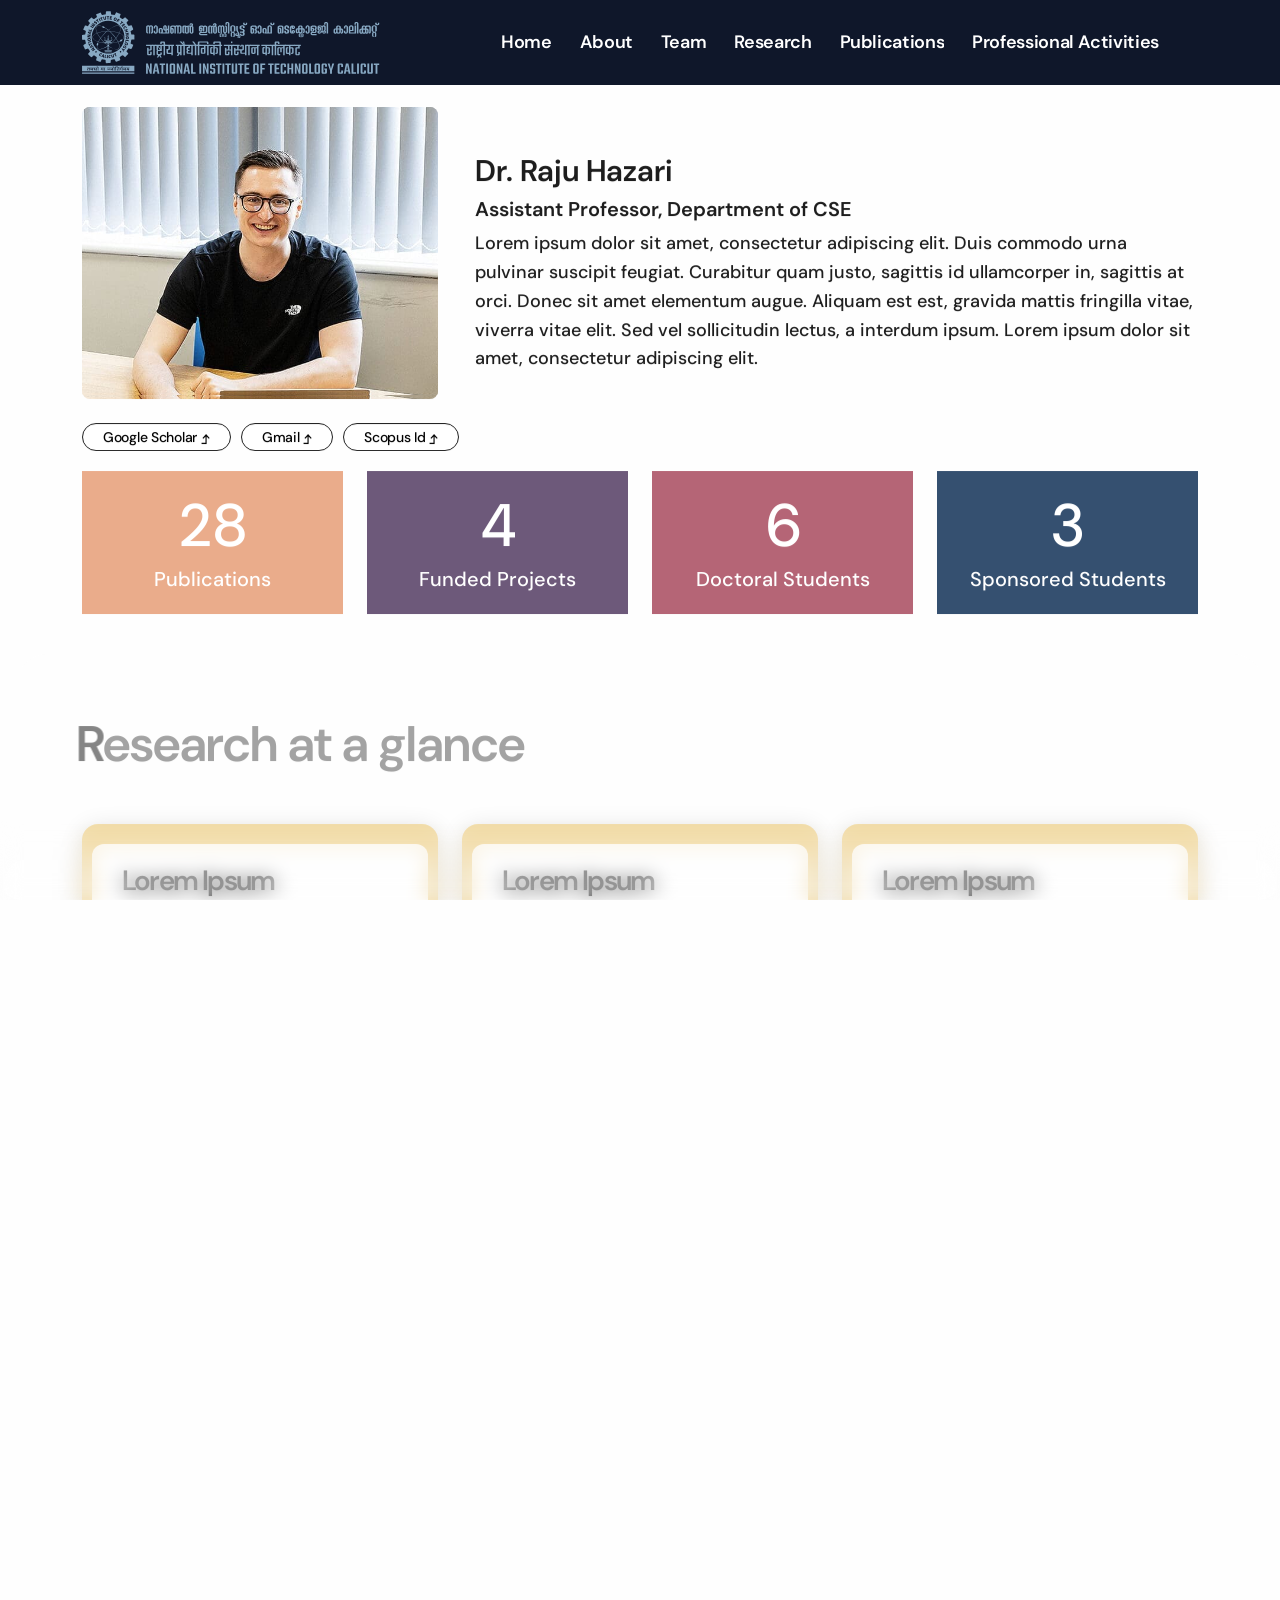
==== commit 334eda1c: "Add files via upload" ====
--- a/index.html
+++ b/index.html
@@ -11,12 +11,10 @@
     <link rel="shortcut icon" type="image/x-icon" href="img/favicon.png">
 
     <!-- Libs CSS -->
-    <link rel="stylesheet" href="assets/css/vendors/carouselTicker.css">
     <link rel="stylesheet" href="assets/css/vendors/bootstrap.min.css">
     <link rel="stylesheet" href="assets/css/vendors/swiper-bundle.min.css">
     <link rel="stylesheet" href="assets/css/vendors/nice-select.css">
     <link rel="stylesheet" href="assets/css/vendors/font-awesome-pro.css">
-    <link rel="stylesheet" href="assets/css/vendors/magnific-popup.css">
     <link rel="stylesheet" href="assets/css/vendors/odometer.css">
     <link rel="stylesheet" href="assets/css/vendors/spacing.css">
 
@@ -61,7 +59,7 @@
                                         
                                     </li>
                                      <li>
-                                        <a href="#">Publications</a>
+                                        <a href="publication.html">Publications</a>
                                 
                                     </li>
                                     
@@ -552,7 +550,6 @@
     <script src="assets/js/vendors/imagesloaded-pkgd.js"></script>
     <script src="assets/js/vendors/isotope.pkgd.min.js"></script>
     <script src="assets/js/vendors/image-hover-effects.js"></script>
-    <script src="assets/js/at-cursor.js"></script>
     <script src="assets/js/main.js"></script>
 </body>
 
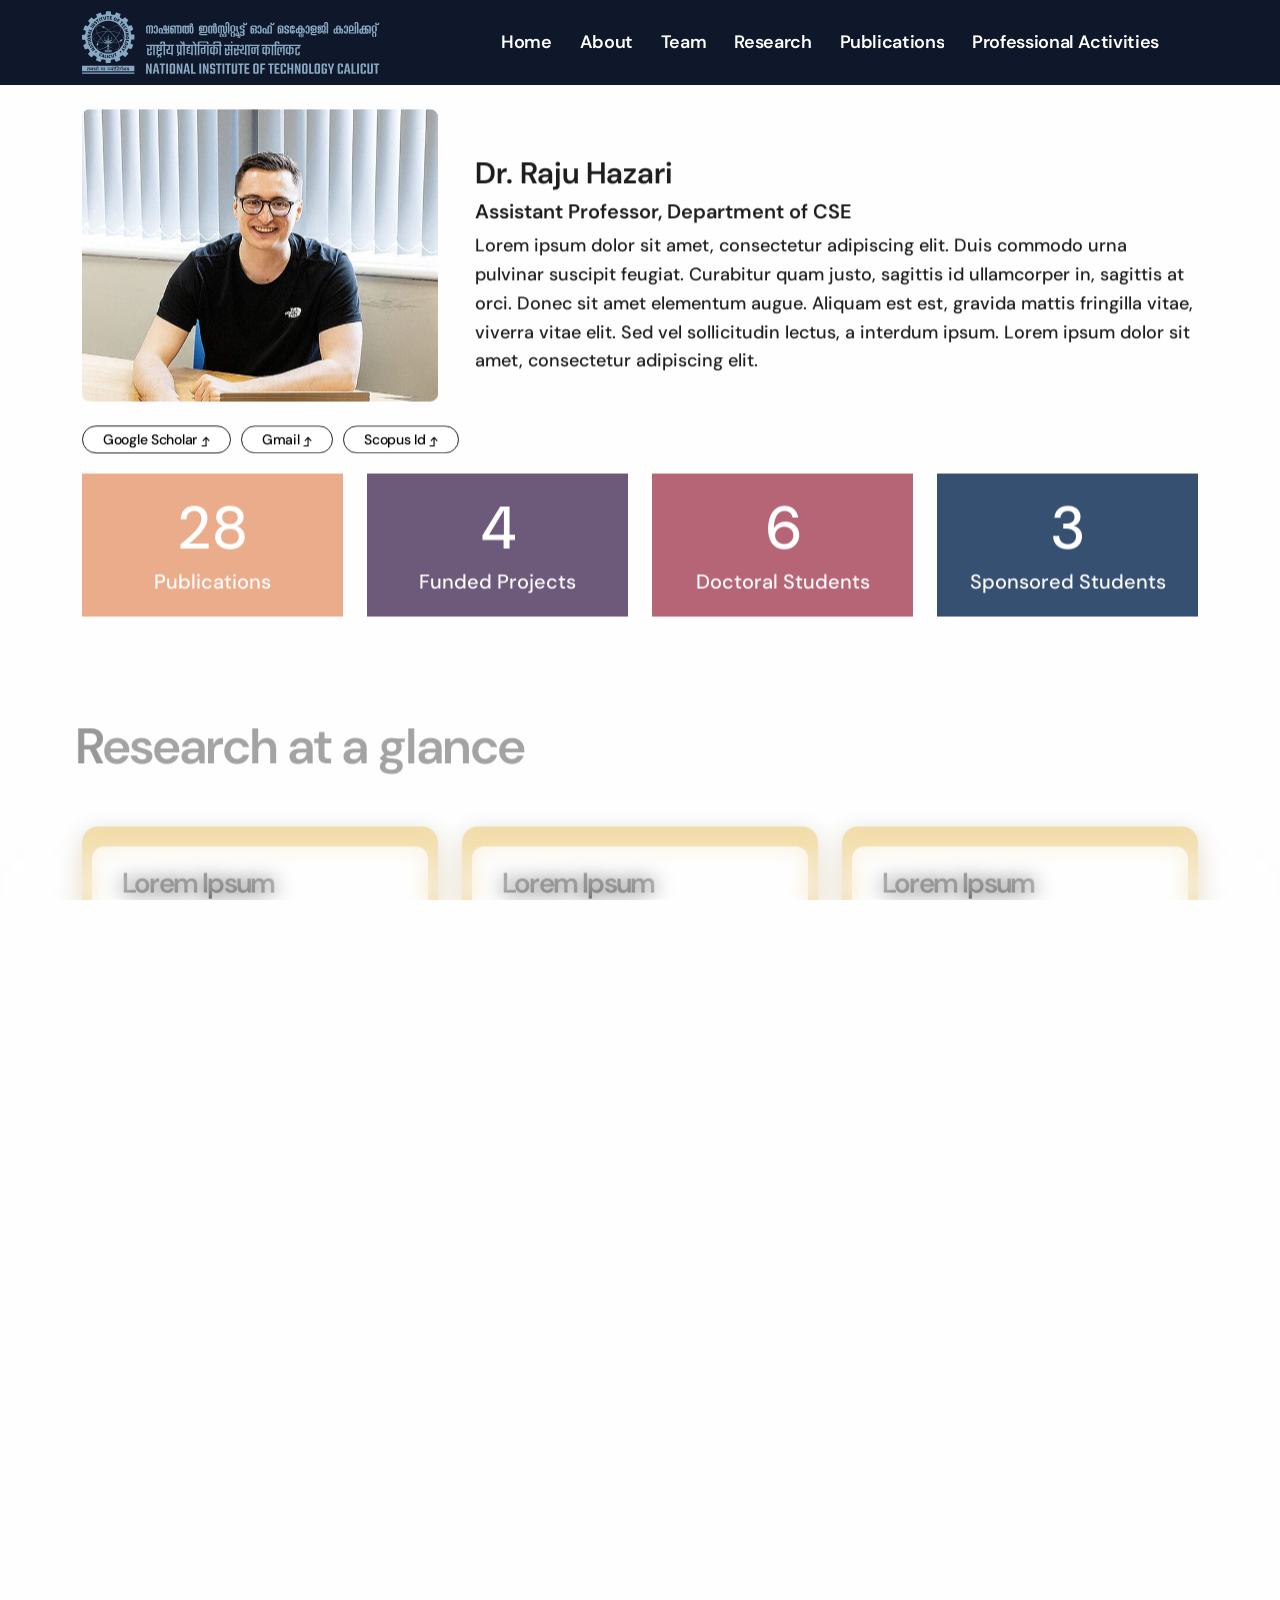
==== commit 8f888f58: "Add files via upload" ====
--- a/index.html
+++ b/index.html
@@ -187,7 +187,7 @@
                        <div class="container p-relative z-1">
                             <div class="row g-4 align-items-end">
                                 <div class="col-md-4">
-                                    <div class="ripple-image ripples rounded-3 overflow-hidden">
+                                    <div class="ripple-image rounded-3 overflow-hidden">
                                         <img class="img-cover pic" src="img/Rory.jpg" alt="orisa">
                                     </div>
                                 </div>
--- a/assets/css/main.css
+++ b/assets/css/main.css
@@ -37673,4 +37673,9 @@
 
 .sec-1-about {
 	background: #f9efe4;
+}
+
+.faqcontent span {
+	color: #0f172a;
+	font-weight: 600;
 }
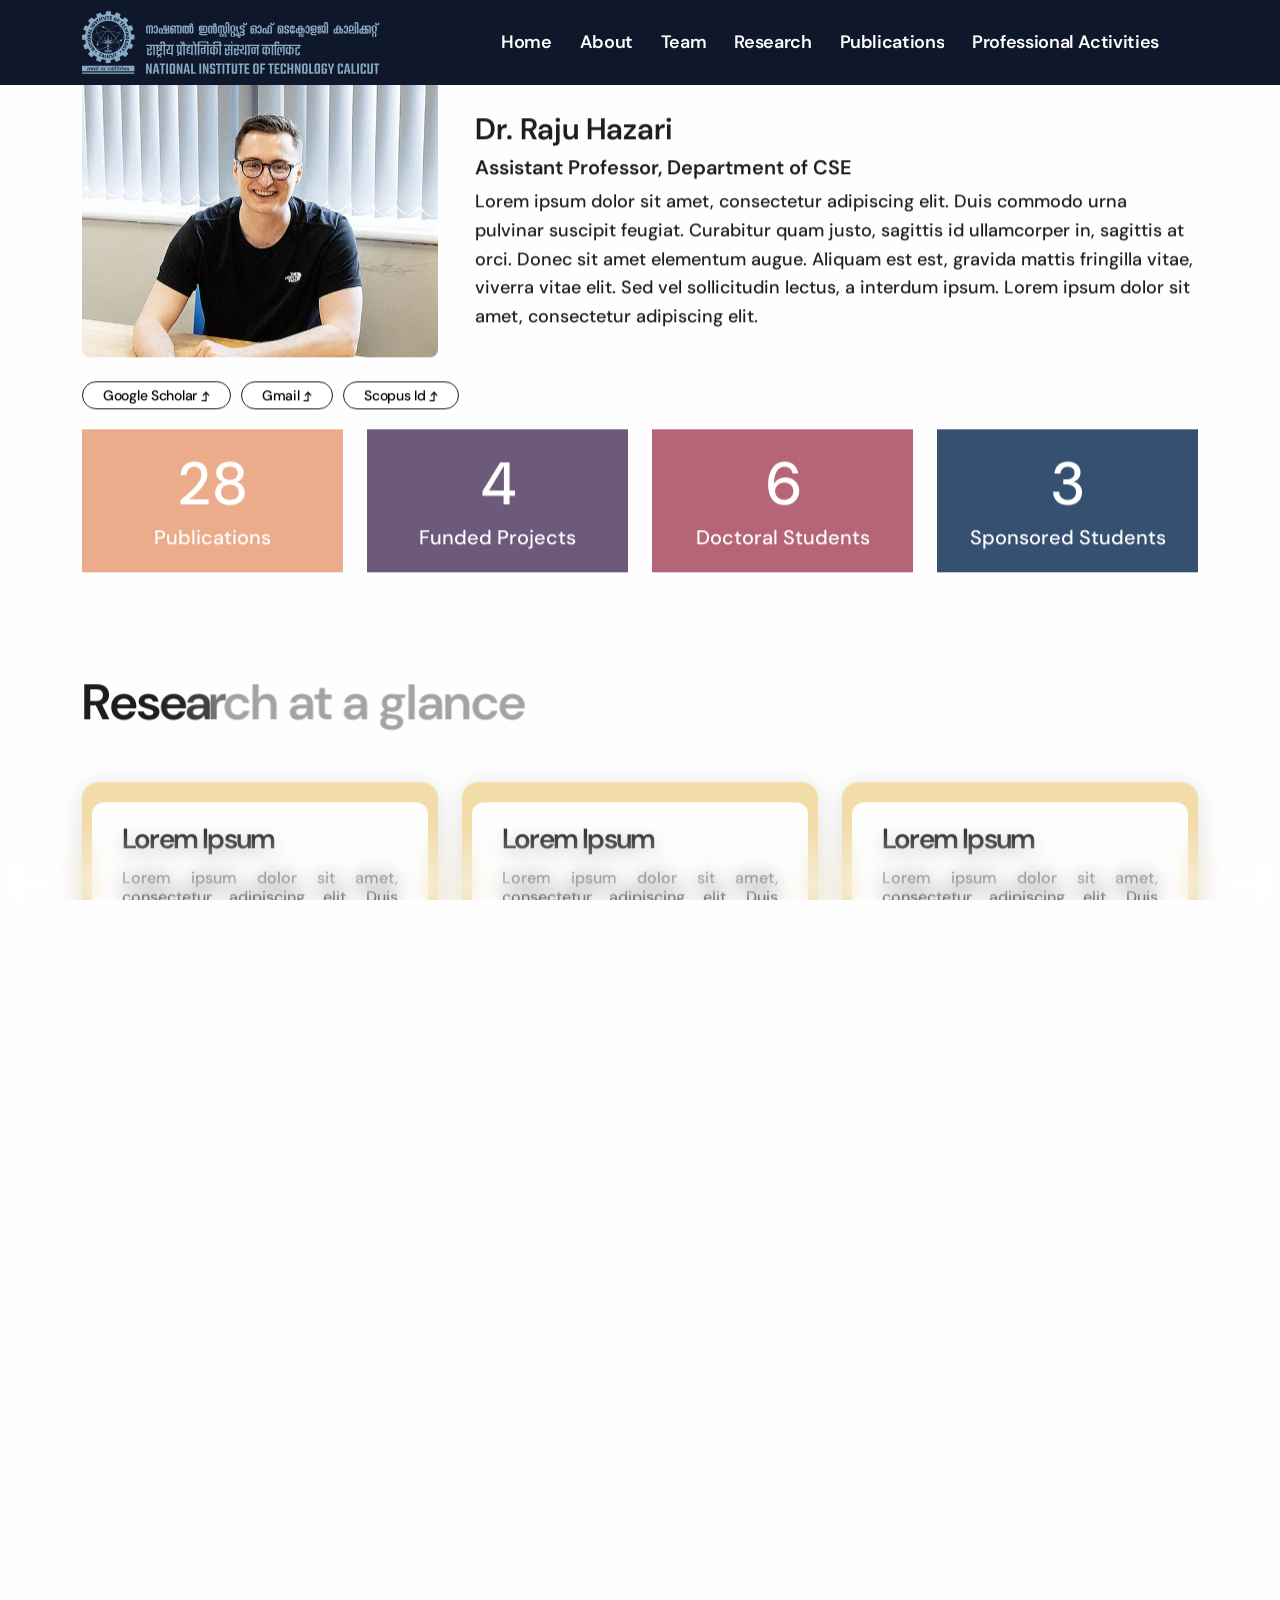
==== commit e739f06b: "Add files via upload" ====
--- a/index.html
+++ b/index.html
@@ -187,8 +187,8 @@
                        <div class="container p-relative z-1">
                             <div class="row g-4 align-items-end">
                                 <div class="col-md-4">
-                                    <div class="ripple-image rounded-3 overflow-hidden">
-                                        <img class="img-cover pic" src="img/Rory.jpg" alt="orisa">
+                                    <div class="rounded-3 overflow-hidden">
+                                        <img class="img-cover pic" src="img/Rory.jpg" alt="rajuhazari">
                                     </div>
                                 </div>
                                <div class="col-md-8">
